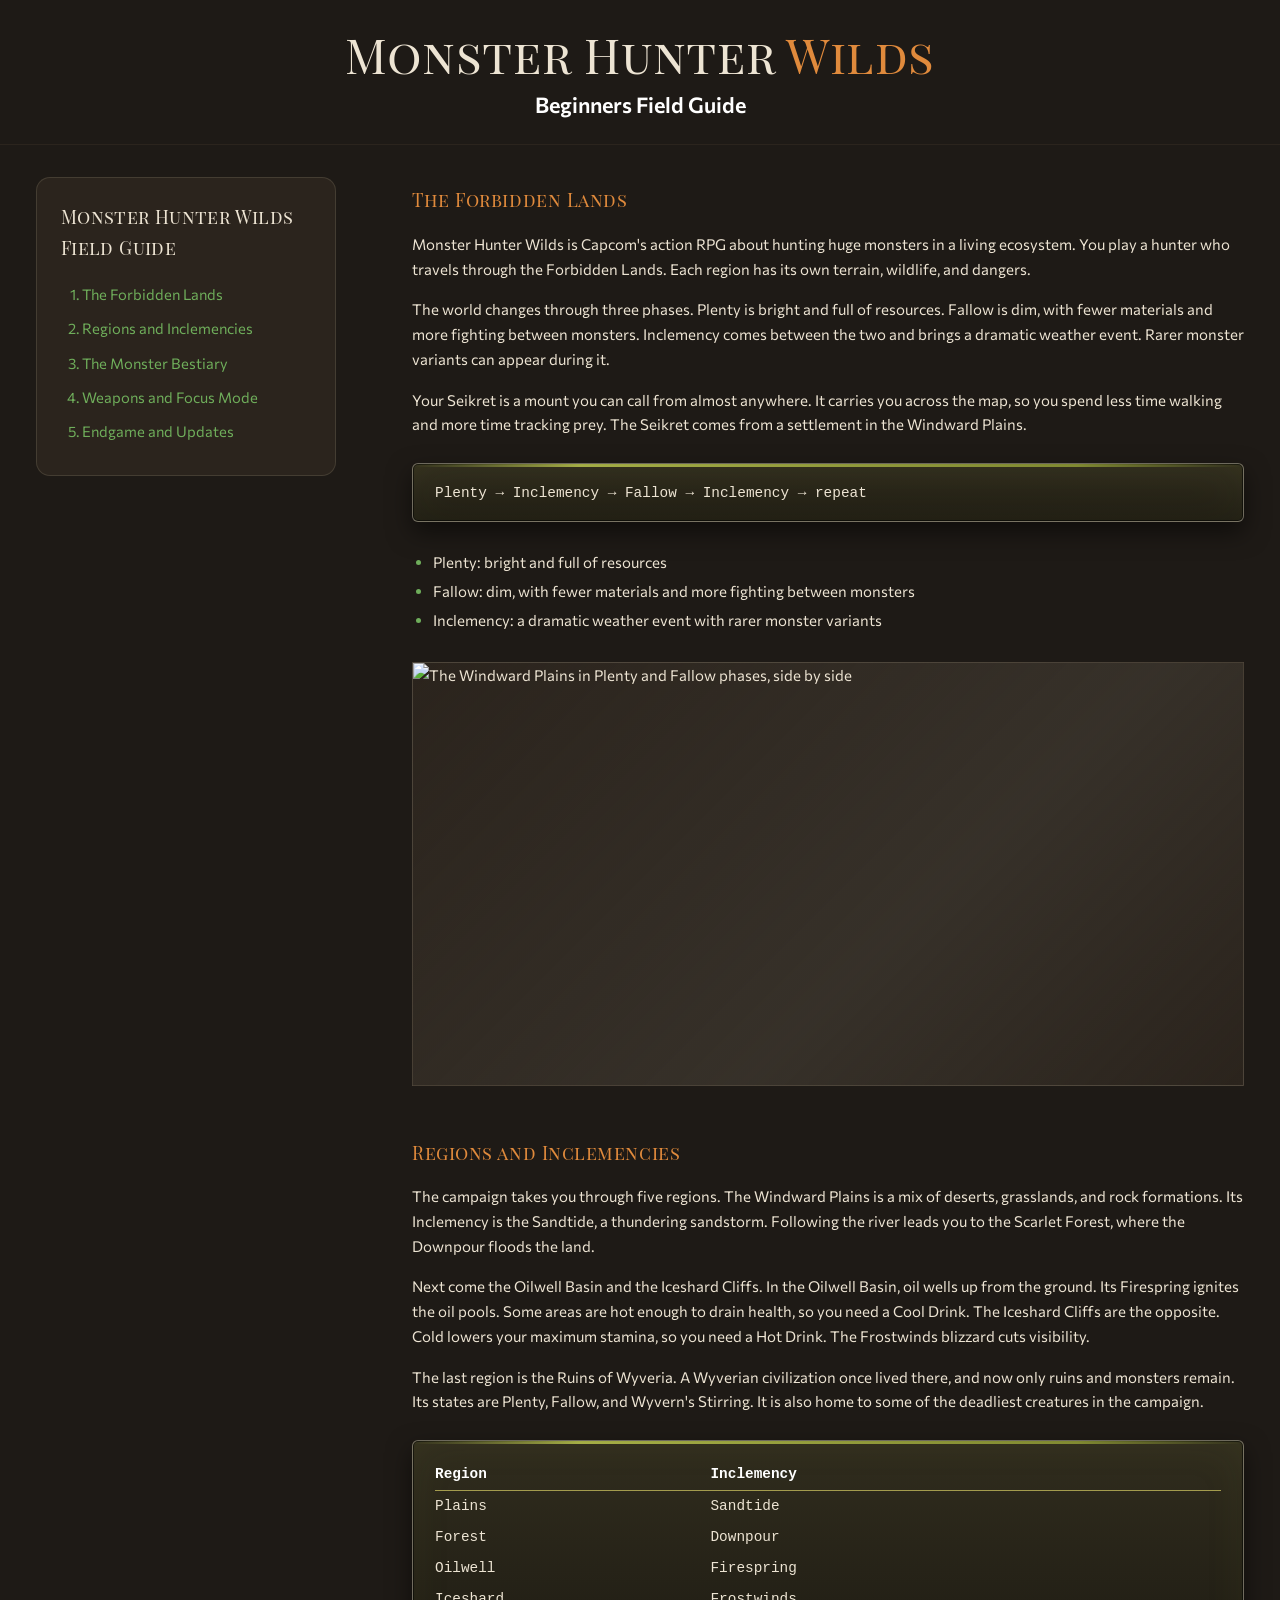
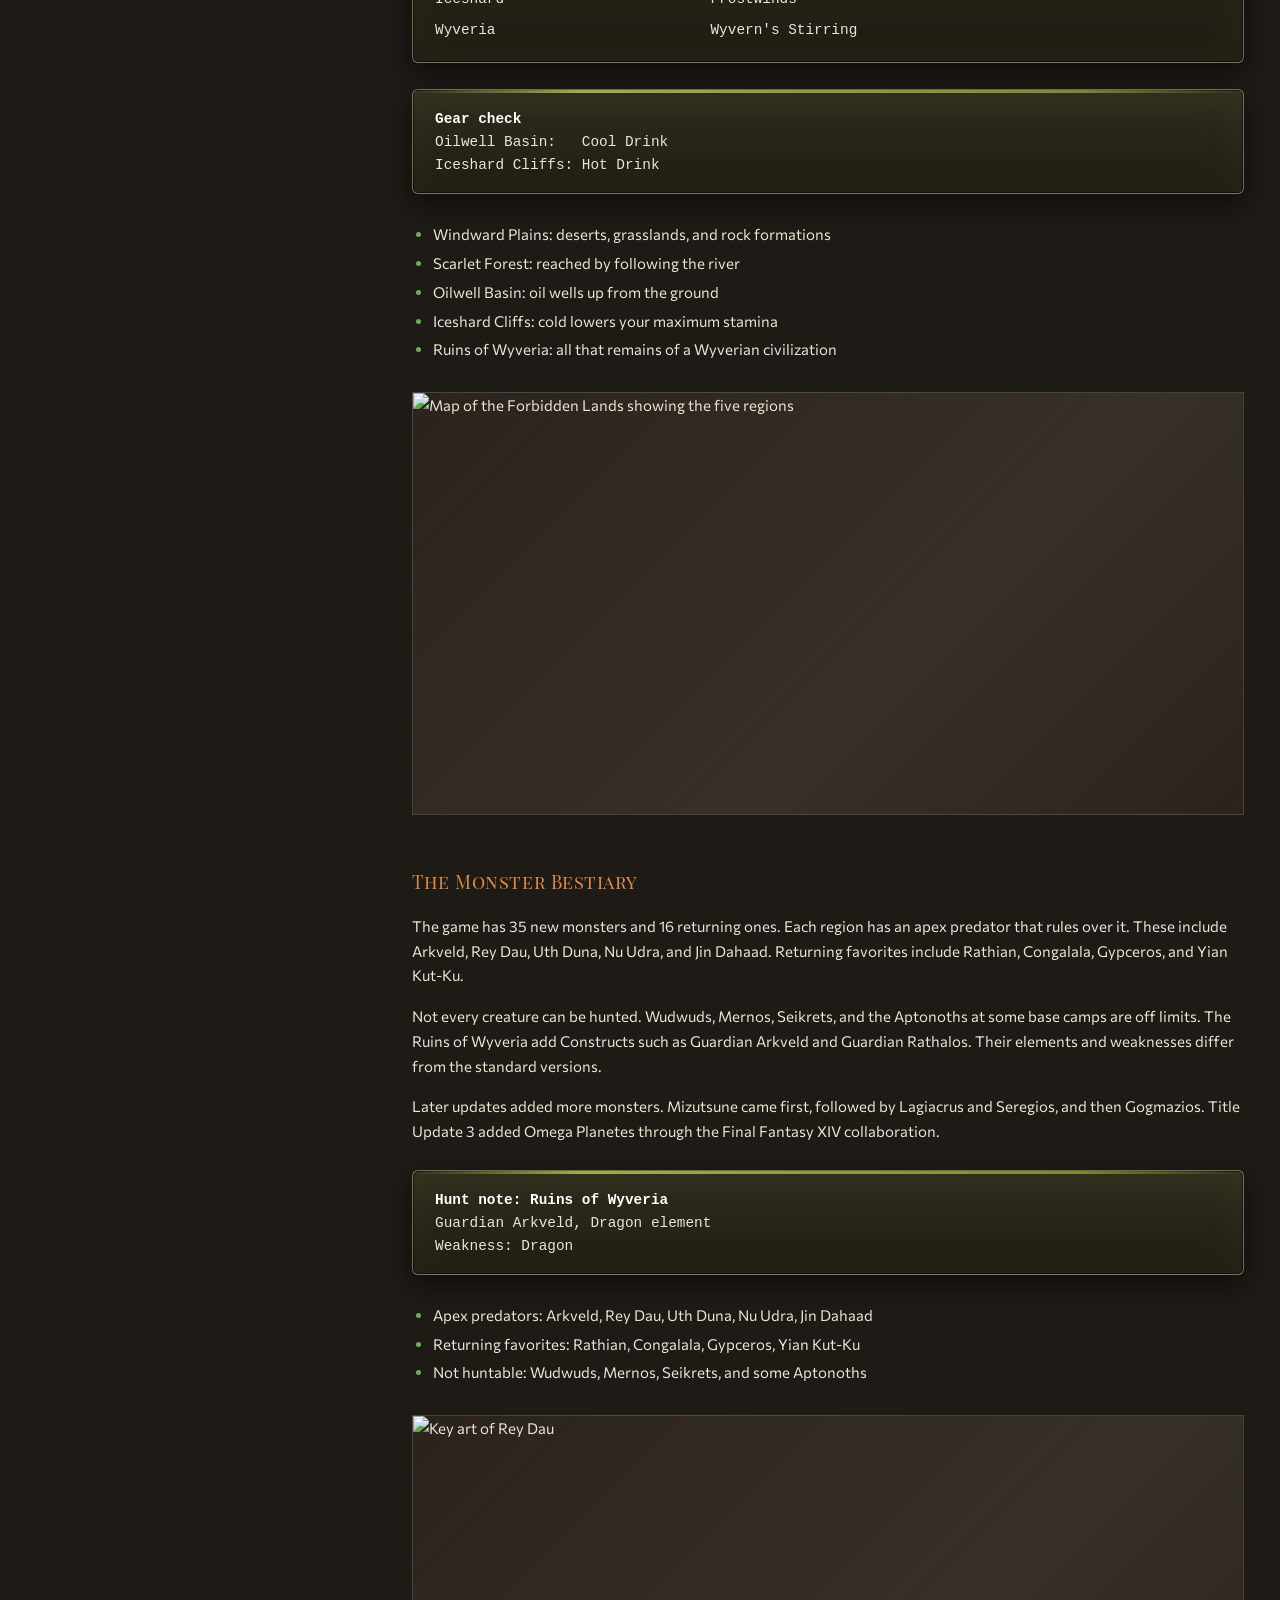
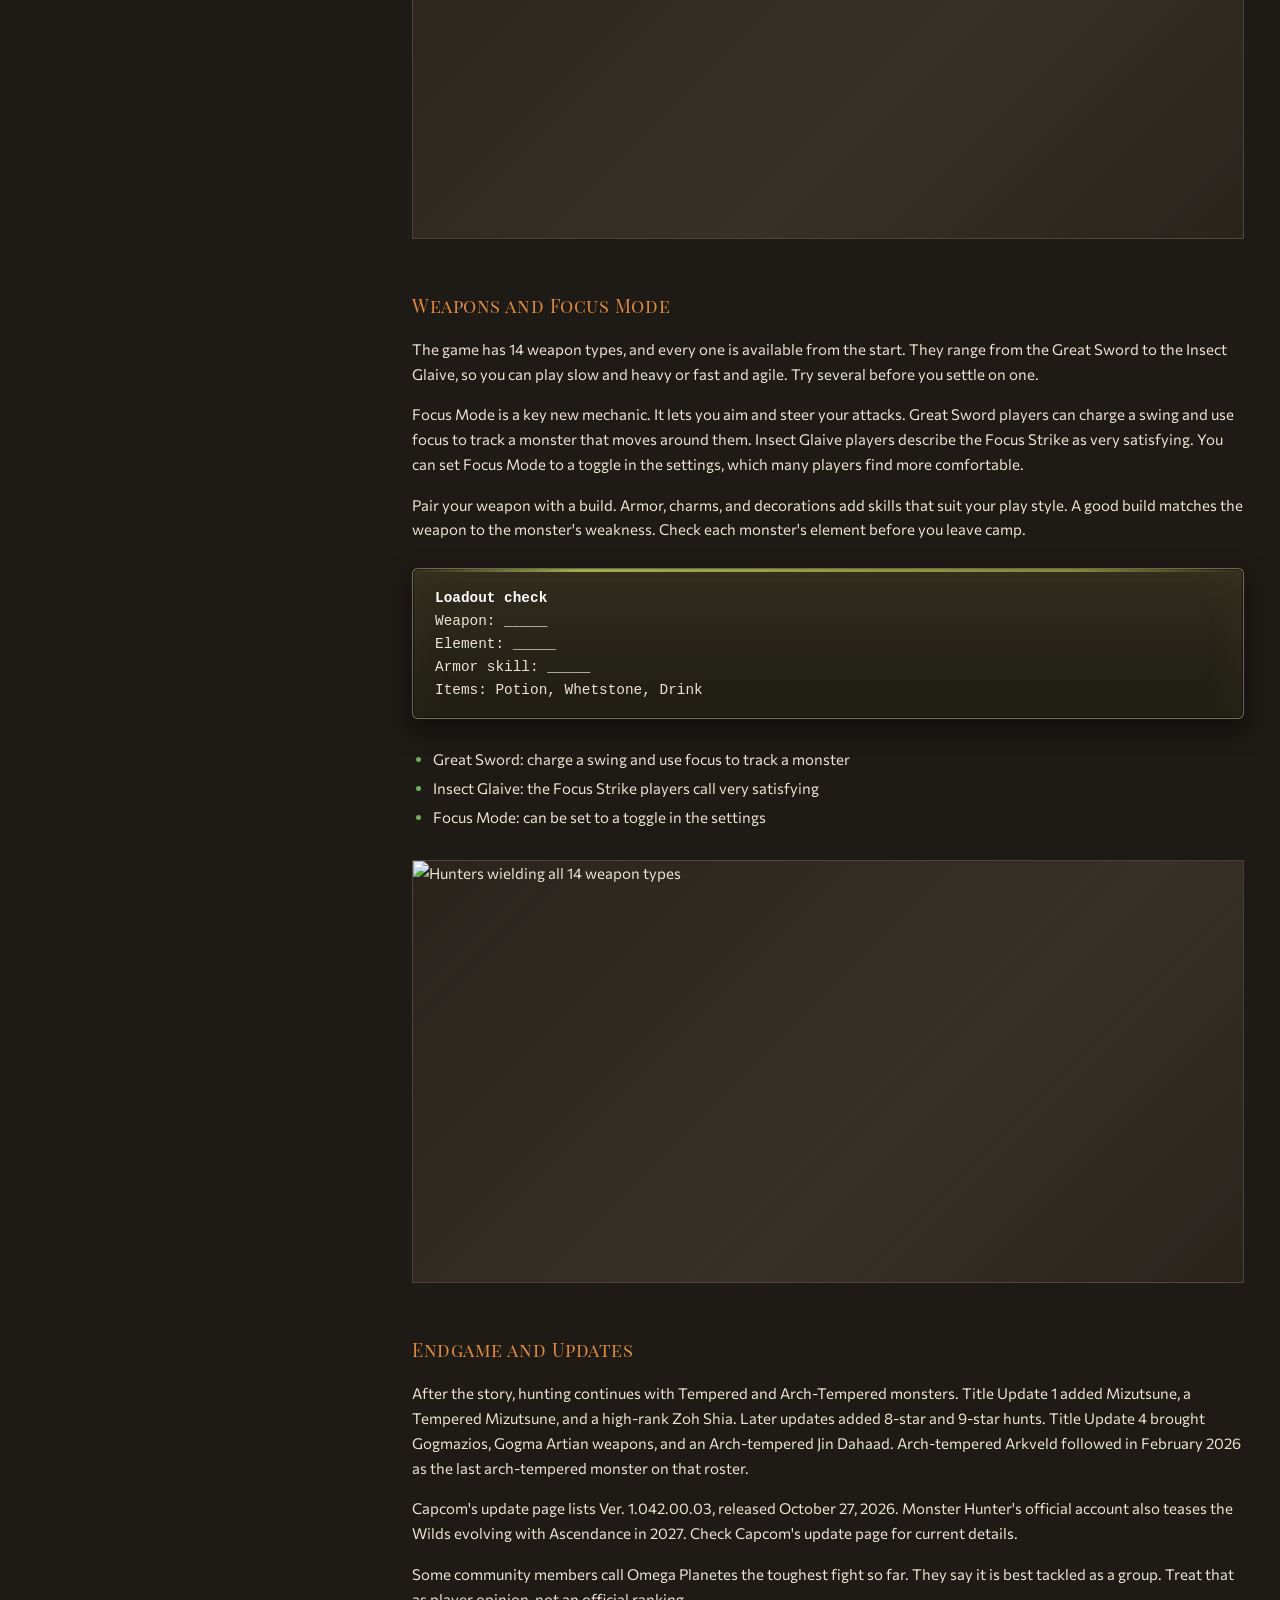
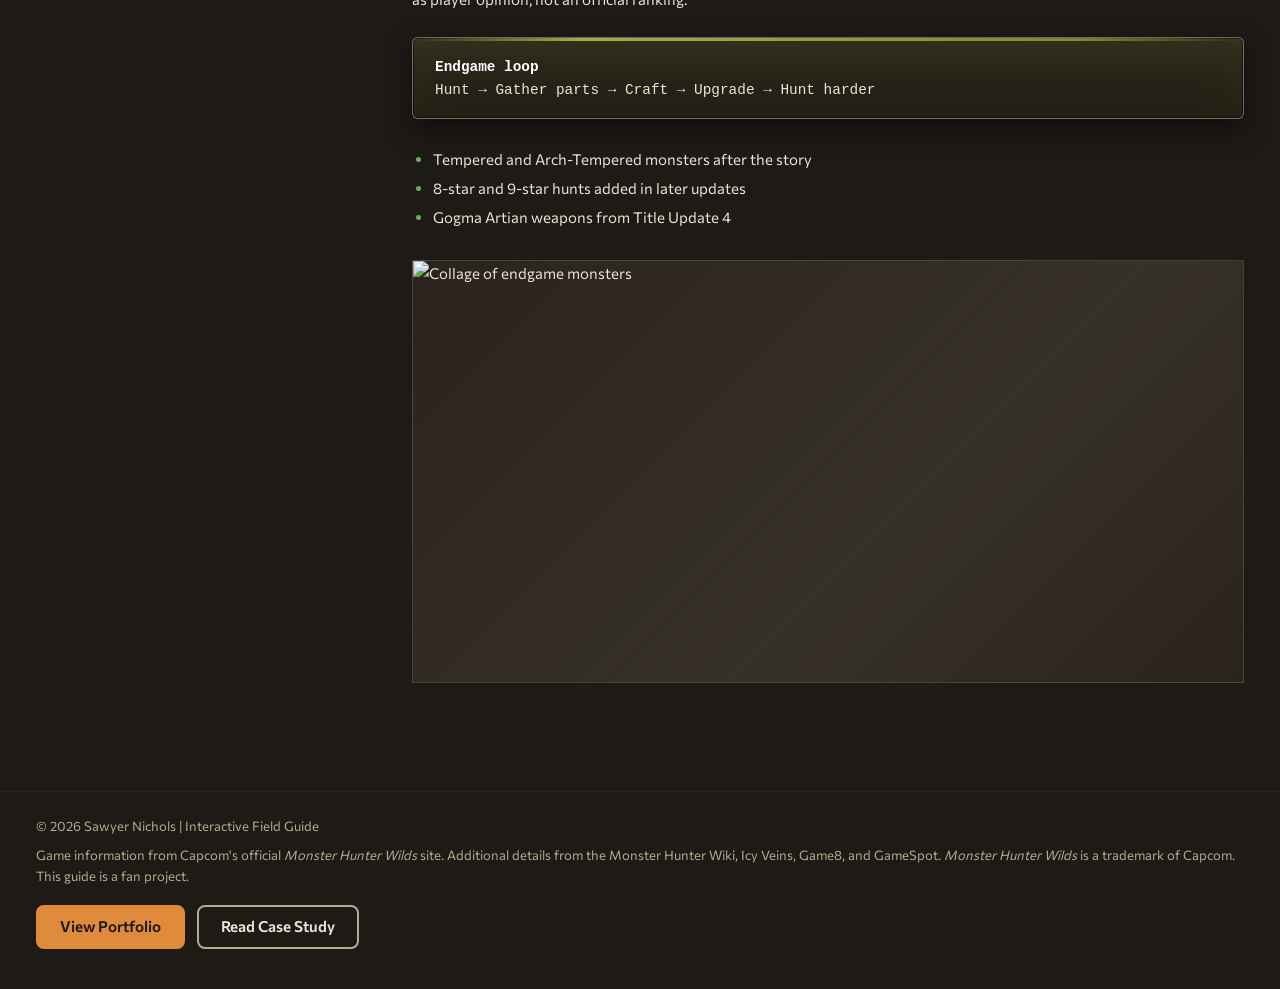
==== projects/field-guide/index.html @ 84814af7 "Add initial HTML structure and CSS for Monster Hunter Wilds Beginners Field Guide - Created case-stu" ====
<!doctype html>
<html lang="en">
  <head>
    <meta charset="UTF-8" />
    <meta name="viewport" content="width=device-width, initial-scale=1" />
    <title>Monster Hunter Wilds: Beginners Field Guide</title>
    <link rel="preconnect" href="https://fonts.googleapis.com" />
    <link rel="preconnect" href="https://fonts.gstatic.com" crossorigin />
    <link
      href="https://fonts.googleapis.com/css2?family=Commissioner:wght@300..800&family=Playfair+Display+SC:wght@400;700&display=swap"
      rel="stylesheet"
    />
    <link rel="stylesheet" href="style.css" />
  </head>
  <body>
    <header class="site-header">
      <button
        class="menu-toggle"
        type="button"
        aria-label="Open section menu"
        aria-expanded="false"
        aria-controls="navbar"
      >
        <span class="menu-toggle-bar"></span>
        <span class="menu-toggle-bar"></span>
        <span class="menu-toggle-bar"></span>
      </button>
      <h1 class="site-title">
        Monster Hunter
        <span class="accent">Wilds</span>
      </h1>
      <p class="site-subtitle">Beginners Field Guide</p>
    </header>

    <div class="layout">
      <nav class="sidebar" id="navbar" aria-label="Guide navigation">
        <header>
          <h2 class="sidebar-heading">
            <span class="heading-desktop">
              Monster Hunter Wilds Field Guide
            </span>
            <span class="heading-mobile">Section Links</span>
          </h2>
        </header>
        <ol class="sidebar-links">
          <li>
            <a class="nav-link" href="#The_Forbidden_Lands">
              The Forbidden Lands
            </a>
          </li>
          <li>
            <a class="nav-link" href="#Regions_and_Inclemencies">
              Regions and Inclemencies
            </a>
          </li>
          <li>
            <a class="nav-link" href="#The_Monster_Bestiary">
              The Monster Bestiary
            </a>
          </li>
          <li>
            <a class="nav-link" href="#Weapons_and_Focus_Mode">
              Weapons and Focus Mode
            </a>
          </li>
          <li>
            <a class="nav-link" href="#Endgame_and_Updates">
              Endgame and Updates
            </a>
          </li>
        </ol>
      </nav>

      <main id="main-doc" class="content">
        <!-- Section 1 -->
        <section id="The_Forbidden_Lands" class="main-section">
          <header>
            <h2 class="section-heading">The Forbidden Lands</h2>
          </header>
          <p>
            Monster Hunter Wilds is Capcom's action RPG about hunting huge
            monsters in a living ecosystem. You play a hunter who travels
            through the Forbidden Lands. Each region has its own terrain,
            wildlife, and dangers.
          </p>
          <p>
            The world changes through three phases. Plenty is bright and full of
            resources. Fallow is dim, with fewer materials and more fighting
            between monsters. Inclemency comes between the two and brings a
            dramatic weather event. Rarer monster variants can appear during it.
          </p>
          <p>
            Your Seikret is a mount you can call from almost anywhere. It
            carries you across the map, so you spend less time walking and more
            time tracking prey. The Seikret comes from a settlement in the
            Windward Plains.
          </p>

          <pre
            class="highlight"
          ><code>Plenty → Inclemency → Fallow → Inclemency → repeat</code></pre>

          <ul>
            <li>Plenty: bright and full of resources</li>
            <li>
              Fallow: dim, with fewer materials and more fighting between
              monsters
            </li>
            <li>
              Inclemency: a dramatic weather event with rarer monster variants
            </li>
          </ul>

          <figure class="figure">
            <img
              src="/assets/node-8.png"
              width="853"
              height="434"
              alt="The Windward Plains in Plenty and Fallow phases, side by side"
            />
          </figure>

          <div class="placed-image">
            <img src="/assets/bg-image-3.png" alt="" />
          </div>
        </section>

        <!-- Section 2 -->
        <section id="Regions_and_Inclemencies" class="main-section">
          <header>
            <h2 class="section-heading">Regions and Inclemencies</h2>
          </header>
          <p>
            The campaign takes you through five regions. The Windward Plains is
            a mix of deserts, grasslands, and rock formations. Its Inclemency is
            the Sandtide, a thundering sandstorm. Following the river leads you
            to the Scarlet Forest, where the Downpour floods the land.
          </p>
          <p>
            Next come the Oilwell Basin and the Iceshard Cliffs. In the Oilwell
            Basin, oil wells up from the ground. Its Firespring ignites the oil
            pools. Some areas are hot enough to drain health, so you need a Cool
            Drink. The Iceshard Cliffs are the opposite. Cold lowers your
            maximum stamina, so you need a Hot Drink. The Frostwinds blizzard
            cuts visibility.
          </p>
          <p>
            The last region is the Ruins of Wyveria. A Wyverian civilization
            once lived there, and now only ruins and monsters remain. Its states
            are Plenty, Fallow, and Wyvern's Stirring. It is also home to some
            of the deadliest creatures in the campaign.
          </p>

          <div class="highlight">
            <table class="region-table">
              <thead>
                <tr>
                  <th scope="col">Region</th>
                  <th scope="col">Inclemency</th>
                </tr>
              </thead>
              <tbody>
                <tr>
                  <td>Plains</td>
                  <td>Sandtide</td>
                </tr>
                <tr>
                  <td>Forest</td>
                  <td>Downpour</td>
                </tr>
                <tr>
                  <td>Oilwell</td>
                  <td>Firespring</td>
                </tr>
                <tr>
                  <td>Iceshard</td>
                  <td>Frostwinds</td>
                </tr>
                <tr>
                  <td>Wyveria</td>
                  <td>Wyvern's Stirring</td>
                </tr>
              </tbody>
            </table>
          </div>

          <pre class="highlight"><code><strong>Gear check</strong>
Oilwell Basin:   Cool Drink
Iceshard Cliffs: Hot Drink</code></pre>

          <ul>
            <li>Windward Plains: deserts, grasslands, and rock formations</li>
            <li>Scarlet Forest: reached by following the river</li>
            <li>Oilwell Basin: oil wells up from the ground</li>
            <li>Iceshard Cliffs: cold lowers your maximum stamina</li>
            <li>
              Ruins of Wyveria: all that remains of a Wyverian civilization
            </li>
          </ul>

          <figure class="figure">
            <img
              src="/assets/regions-image-9.png"
              width="853"
              height="434"
              alt="Map of the Forbidden Lands showing the five regions"
            />
          </figure>

          <div class="placed-image">
            <img src="/assets/bg-image-3.png" alt="" />
          </div>
        </section>

        <!-- Section 3 -->
        <section id="The_Monster_Bestiary" class="main-section">
          <header>
            <h2 class="section-heading">The Monster Bestiary</h2>
          </header>
          <p>
            The game has 35 new monsters and 16 returning ones. Each region has
            an apex predator that rules over it. These include Arkveld, Rey Dau,
            Uth Duna, Nu Udra, and Jin Dahaad. Returning favorites include
            Rathian, Congalala, Gypceros, and Yian Kut-Ku.
          </p>
          <p>
            Not every creature can be hunted. Wudwuds, Mernos, Seikrets, and the
            Aptonoths at some base camps are off limits. The Ruins of Wyveria
            add Constructs such as Guardian Arkveld and Guardian Rathalos. Their
            elements and weaknesses differ from the standard versions.
          </p>
          <p>
            Later updates added more monsters. Mizutsune came first, followed by
            Lagiacrus and Seregios, and then Gogmazios. Title Update 3 added
            Omega Planetes through the Final Fantasy XIV collaboration.
          </p>

          <pre
            class="highlight"
          ><code><strong>Hunt note: Ruins of Wyveria</strong>
Guardian Arkveld, Dragon element
Weakness: Dragon</code></pre>

          <ul>
            <li>
              Apex predators: Arkveld, Rey Dau, Uth Duna, Nu Udra, Jin Dahaad
            </li>
            <li>
              Returning favorites: Rathian, Congalala, Gypceros, Yian Kut-Ku
            </li>
            <li>Not huntable: Wudwuds, Mernos, Seikrets, and some Aptonoths</li>
          </ul>

          <figure class="figure">
            <img
              src="/assets/bestiary-image-10.png"
              width="853"
              height="434"
              alt="Key art of Rey Dau"
            />
          </figure>

          <div class="placed-image">
            <img src="/assets/bg-image-3.png" alt="" />
          </div>
        </section>

        <!-- Section 4 -->
        <section id="Weapons_and_Focus_Mode" class="main-section">
          <header>
            <h2 class="section-heading">Weapons and Focus Mode</h2>
          </header>
          <p>
            The game has 14 weapon types, and every one is available from the
            start. They range from the Great Sword to the Insect Glaive, so you
            can play slow and heavy or fast and agile. Try several before you
            settle on one.
          </p>
          <p>
            Focus Mode is a key new mechanic. It lets you aim and steer your
            attacks. Great Sword players can charge a swing and use focus to
            track a monster that moves around them. Insect Glaive players
            describe the Focus Strike as very satisfying. You can set Focus Mode
            to a toggle in the settings, which many players find more
            comfortable.
          </p>
          <p>
            Pair your weapon with a build. Armor, charms, and decorations add
            skills that suit your play style. A good build matches the weapon to
            the monster's weakness. Check each monster's element before you
            leave camp.
          </p>

          <pre class="highlight"><code><strong>Loadout check</strong>
Weapon: _____
Element: _____
Armor skill: _____
Items: Potion, Whetstone, Drink</code></pre>

          <ul>
            <li>
              Great Sword: charge a swing and use focus to track a monster
            </li>
            <li>
              Insect Glaive: the Focus Strike players call very satisfying
            </li>
            <li>Focus Mode: can be set to a toggle in the settings</li>
          </ul>

          <figure class="figure">
            <img
              src="/assets/weapons-image-11.png"
              width="853"
              height="434"
              alt="Hunters wielding all 14 weapon types"
            />
          </figure>

          <div class="placed-image">
            <img src="/assets/bg-image-3.png" alt="" />
          </div>
        </section>

        <!-- Section 5 -->
        <section id="Endgame_and_Updates" class="main-section">
          <header>
            <h2 class="section-heading">Endgame and Updates</h2>
          </header>
          <p>
            After the story, hunting continues with Tempered and Arch-Tempered
            monsters. Title Update 1 added Mizutsune, a Tempered Mizutsune, and
            a high-rank Zoh Shia. Later updates added 8-star and 9-star hunts.
            Title Update 4 brought Gogmazios, Gogma Artian weapons, and an
            Arch-tempered Jin Dahaad. Arch-tempered Arkveld followed in February
            2026 as the last arch-tempered monster on that roster.
          </p>
          <p>
            Capcom's update page lists Ver. 1.042.00.03, released October 27,
            2026. Monster Hunter's official account also teases the Wilds
            evolving with Ascendance in 2027. Check Capcom's update page for
            current details.
          </p>
          <p>
            Some community members call Omega Planetes the toughest fight so
            far. They say it is best tackled as a group. Treat that as player
            opinion, not an official ranking.
          </p>

          <pre class="highlight"><code><strong>Endgame loop</strong>
Hunt → Gather parts → Craft → Upgrade → Hunt harder</code></pre>

          <ul>
            <li>Tempered and Arch-Tempered monsters after the story</li>
            <li>8-star and 9-star hunts added in later updates</li>
            <li>Gogma Artian weapons from Title Update 4</li>
          </ul>

          <figure class="figure">
            <img
              src="/assets/endgame-image-12.png"
              width="853"
              height="434"
              alt="Collage of endgame monsters"
            />
          </figure>

          <div class="placed-image">
            <img src="/assets/bg-image-3.png" alt="" />
          </div>
        </section>
      </main>
    </div>

    <footer class="site-footer">
      <p>© 2026 Sawyer Nichols | Interactive Field Guide</p>
      <p>
        Game information from Capcom's official
        <em>Monster Hunter Wilds</em>
        site. Additional details from the Monster Hunter Wiki, Icy Veins, Game8,
        and GameSpot.
        <em>Monster Hunter Wilds</em>
        is a trademark of Capcom. This guide is a fan project.
      </p>
      <div class="footer-buttons">
        <a
          class="button"
          href="https://settled-dawn-aardvark.codepen.app/"
          target="_blank"
          rel="noopener noreferrer"
        >
          View Portfolio
        </a>
        <a class="button button-outline" href="case-study.html">
          Read Case Study
        </a>
      </div>
    </footer>

    <script>
      (function () {
        var toggle = document.querySelector(".menu-toggle");
        var nav = document.getElementById("navbar");
        if (!toggle || !nav) return;

        function setOpen(open) {
          nav.classList.toggle("is-open", open);
          toggle.classList.toggle("is-open", open);
          toggle.setAttribute("aria-expanded", String(open));
          toggle.setAttribute(
            "aria-label",
            open ? "Close section menu" : "Open section menu"
          );
        }

        toggle.addEventListener("click", function () {
          setOpen(!nav.classList.contains("is-open"));
        });

        nav.addEventListener("click", function (e) {
          if (e.target.closest("a")) setOpen(false);
        });

        document.addEventListener("click", function (e) {
          if (!nav.contains(e.target) && !toggle.contains(e.target)) {
            setOpen(false);
          }
        });
        document.addEventListener("keydown", function (e) {
          if (e.key === "Escape" && nav.classList.contains("is-open")) {
            setOpen(false);
            toggle.focus();
          }
        });

        window
          .matchMedia("(min-width: 641px)")
          .addEventListener("change", function (e) {
            if (e.matches) setOpen(false);
          });
      })();
    </script>
  </body>
</html>
---- projects/field-guide/style.css ----
/* MONSTER HUNTER WILDS: BEGINNERS FIELD GUIDE
   style.css (linked from index.html and case-study.html)

   DESIGN NOTES (from the Figma file)

   FONTS
   - Playfair Display SC, weight 400: the title, the sidebar
     heading and the section headings
   - Commissioner, weight 400: body text
   - Commissioner, weight 600: the subtitle and the buttons
   - System monospace, weights 400 and 700: code blocks and the
     region table (700 for the title line and the table header)

   TYPE SCALE (1rem = 16px)
   - Title: 48px, 40px at 1200px wide and narrower, 32px at 800px
     and narrower, 26px at 640px and narrower
   - Section headings: 18px (24px at 375px wide)
   - Body: 15px
   - Also: subtitle 22px, code 14px, footer 13px

   COLORS (every hex code is written once, in :root)
   --cream      #ede4d3  body text and headings
   --green      #6fae5b  links and list markers
   --orange     #e08a3c  accent: section headings, primary button
   --tan        #b8a98f  footer text
   --white      #ffffff  subtitle, code block titles
   --bg         #1e1a16  page background
   --panel      #2b241d  sidebar and figure background
   --mhw-olive       #8f9a35  highlight panel glow
   --mhw-olive-glow  #b9c44d  highlight panel glow, bright end

   SPACING
   - Inside a section: 8px top and bottom
   - Between sections: 36px
   - Page container: 32px top, 36px sides (16px sides at 375px)
   - Sidebar and content: 76px apart, then 56px (1200px and
     narrower), 40px (1000px) and 24px (800px)
   - Highlight panels: 18px top, 22px sides

   PLACED IMAGES
   - All five sections have one (bg-image-3.png)
   - It sits in the top right corner of its section, 8px down and
     64px past the right edge, behind the text
   - Hidden at 640px wide and narrower */

:root {
  --cream: #ede4d3;
  --green: #6fae5b;
  --orange: #e08a3c;
  --tan: #b8a98f;
  --white: #ffffff;
  --bg: #1e1a16;
  --panel: #2b241d;

  --mhw-olive: #8f9a35;
  --mhw-olive-glow: #b9c44d;
  --mhw-line: rgba(196, 186, 92, 0.55);
  --mhw-edge: rgba(237, 228, 211, 0.38);

  --font-display: "Playfair Display SC", Georgia, serif;
  --font-body: "Commissioner", system-ui, -apple-system, "Segoe UI", sans-serif;
  --font-mono: ui-monospace, "SFMono-Regular", Menlo, Consolas, monospace;

  --sidebar-width: 300px;
  --content-width: 853px;
  --gap: 76px;
}

*,
*::before,
*::after {
  box-sizing: border-box;
}

body {
  margin: 0;
  background-color: var(--bg);
  color: var(--cream);
  font-family: var(--font-body);
  font-size: 15px;
  line-height: 1.65;
  -webkit-font-smoothing: antialiased;
  overflow-x: hidden;
}

body::before {
  content: "";
  position: fixed;
  inset: 0;
  z-index: -1;
  pointer-events: none;
}

.site-header {
  background: var(--bg);
  border-bottom: 1px solid var(--panel);
  text-align: center;
  padding: 28px 24px 22px;
  position: relative;
}

.menu-toggle {
  display: none;
}

.heading-mobile {
  display: none;
}

.site-title {
  margin: 0;
  font-family: var(--font-display);
  font-weight: 400;
  font-size: 3rem;
  line-height: 1.1;
  letter-spacing: 0.01em;
  color: var(--cream);
}

.site-title .accent {
  color: var(--orange);
}

.site-subtitle {
  margin: 6px 0 0;
  font-weight: 600;
  font-size: 1.35rem;
  color: var(--white);
}

.layout {
  display: flex;
  gap: var(--gap);
  justify-content: center;
  max-width: 1440px;
  margin: 0 auto;
  padding: 32px 36px 0;
}

.content {
  flex: 1;
  min-width: 0;
  max-width: var(--content-width);
}

.sidebar {
  flex-shrink: 0;
  width: var(--sidebar-width);
  position: sticky;
  top: 24px;
  align-self: flex-start;
  background: var(--panel);
  border: 1px solid rgba(184, 169, 143, 0.18);
  border-radius: 14px;
  padding: 24px 24px 26px;
}

.sidebar-heading {
  margin: 0 0 14px;
  font-family: var(--font-display);
  font-weight: 400;
  font-size: 1.15rem;
  letter-spacing: 0.02em;
  color: var(--cream);
}

.sidebar-links {
  margin: 0;
  padding: 0 0 0 1.4em;
  list-style: decimal;
  color: var(--green);
}

.sidebar-links li {
  padding: 5px 0;
  font-size: 0.92rem;
}

.sidebar-links li::marker {
  color: var(--green);
}

.nav-link {
  color: var(--green);
  text-decoration: none;
  transition: color 0.15s ease;
}

.nav-link:hover,
.nav-link:focus-visible {
  color: var(--cream);
  text-decoration: underline;
  text-underline-offset: 3px;
}

.main-section {
  position: relative;
  padding: 8px 0;
  margin-bottom: 36px;
  scroll-margin-top: 24px;
}

.section-heading {
  margin: 0 0 16px;
  font-family: var(--font-display);
  font-weight: 400;
  font-size: 1.15rem;
  letter-spacing: 0.03em;
  color: var(--orange);
}

.main-section p {
  margin: 0 0 16px;
}

.main-section ul {
  margin: 0 0 16px;
  padding-left: 1.4em;
}

.main-section li {
  padding: 2px 0;
}

.main-section li::marker {
  color: var(--green);
}

.highlight {
  position: relative;
  margin: 26px 0;
  padding: 18px 22px 16px;
  background: linear-gradient(
    180deg,
    rgba(50, 47, 31, 0.93),
    rgba(31, 29, 20, 0.93)
  );
  border: 1px solid var(--mhw-edge);
  border-radius: 6px;
  box-shadow:
    0 10px 24px rgba(0, 0, 0, 0.5),
    inset 0 0 0 1px rgba(0, 0, 0, 0.55),
    inset 0 0 44px rgba(143, 154, 53, 0.07);
  overflow: hidden;
}

.highlight::before {
  content: "";
  position: absolute;
  inset: 0 0 auto 0;
  height: 3px;
  background: linear-gradient(
    90deg,
    transparent,
    var(--mhw-olive-glow) 20%,
    var(--mhw-olive) 80%,
    transparent
  );
  opacity: 0.85;
  pointer-events: none;
}

pre.highlight {
  font-family: var(--font-mono);
  font-size: 0.9rem;
  line-height: 1.6;
  color: var(--cream);
  white-space: pre-wrap;
  overflow-wrap: anywhere;
}

.highlight code {
  font: inherit;
}

.highlight strong {
  font-weight: 700;
  color: var(--white);
}

.region-table {
  width: 100%;
  border-collapse: collapse;
  font-family: var(--font-mono);
  font-size: 0.9rem;
  line-height: 1.6;
  color: var(--cream);
}

.region-table th,
.region-table td {
  padding: 4px 22px 4px 0;
  text-align: left;
}

.region-table thead th {
  font-weight: 700;
  color: var(--white);
  border-bottom: 1px solid var(--mhw-line);
}

.figure {
  margin: 28px 0 0;
  width: 100%;
  max-width: 853px;
  aspect-ratio: 853 / 434;
  background: linear-gradient(
    135deg,
    var(--panel),
    rgba(184, 169, 143, 0.16) 60%,
    var(--panel)
  );
  border: 1px solid rgba(184, 169, 143, 0.2);
  overflow: hidden;
}

.figure img {
  display: block;
  width: 100%;
  height: 100%;
  object-fit: cover;
}

.placed-image {
  position: absolute;
  z-index: -1;
  top: 8px;
  right: -64px;
  width: 400px;
  opacity: 1;
  pointer-events: none;
}

.placed-image img {
  display: block;
  width: 100%;
  height: auto;
}

.site-footer {
  max-width: 1440px;
  margin: 64px auto 0;
  padding: 24px 36px 40px;
  border-top: 1px solid var(--panel);
  font-size: 0.82rem;
  line-height: 1.6;
  color: var(--tan);
}

.site-footer p {
  margin: 0 0 8px;
}

.footer-buttons {
  display: flex;
  gap: 12px;
  margin-top: 18px;
}

.button {
  display: inline-block;
  padding: 10px 22px;
  font-family: var(--font-body);
  font-weight: 600;
  font-size: 0.95rem;
  line-height: 1.3;
  text-align: center;
  text-decoration: none;
  color: var(--bg);
  background: var(--orange);
  border: 2px solid var(--orange);
  border-radius: 8px;
  transition:
    background-color 0.15s ease,
    border-color 0.15s ease,
    color 0.15s ease;
}

.button:hover,
.button:focus-visible {
  background: var(--cream);
  border-color: var(--cream);
}

.button:focus-visible {
  outline: 2px solid var(--green);
  outline-offset: 2px;
}

.button-outline {
  color: var(--cream);
  background: transparent;
  border-color: var(--tan);
}

.button-outline:hover,
.button-outline:focus-visible {
  color: var(--bg);
}

.case-study {
  max-width: var(--content-width);
  margin: 0 auto;
  padding: 32px 36px 0;
}

.back-link {
  margin: 0 0 24px;
}

@media (max-width: 1200px) {
  :root {
    --gap: 56px;
  }

  .site-title {
    font-size: 2.5rem;
  }

  .placed-image {
    width: 330px;
  }
}

@media (max-width: 1000px) {
  :root {
    --gap: 40px;
  }

  .placed-image {
    width: 280px;
  }
}

@media (max-width: 800px) {
  :root {
    --gap: 24px;
  }

  .site-title {
    font-size: 2rem;
  }

  .placed-image {
    width: 220px;
  }
}

@media (max-width: 640px) {
  .site-header {
    padding: 60px 12px 18px;
  }

  .menu-toggle {
    position: absolute;
    top: 8px;
    right: 12px;
    z-index: 30;
    display: flex;
    flex-direction: column;
    justify-content: center;
    align-items: center;
    gap: 6px;
    width: 44px;
    height: 44px;
    padding: 0;
    background: transparent;
    border: 0;
    border-radius: 8px;
    cursor: pointer;
    -webkit-tap-highlight-color: transparent;
  }

  .menu-toggle:focus-visible {
    outline: 2px solid var(--green);
    outline-offset: 2px;
  }

  .menu-toggle-bar {
    display: block;
    width: 28px;
    height: 3px;
    background: var(--white);
    border-radius: 2px;
    transition:
      transform 0.2s ease,
      opacity 0.2s ease;
  }

  .menu-toggle.is-open .menu-toggle-bar:nth-child(1) {
    transform: translateY(9px) rotate(45deg);
  }

  .menu-toggle.is-open .menu-toggle-bar:nth-child(2) {
    opacity: 0;
  }

  .menu-toggle.is-open .menu-toggle-bar:nth-child(3) {
    transform: translateY(-9px) rotate(-45deg);
  }

  .heading-desktop {
    display: none;
  }

  .heading-mobile {
    display: inline;
  }

  .site-title {
    font-size: 1.6rem;
    white-space: nowrap;
  }

  .site-subtitle {
    font-size: 1rem;
  }

  .layout {
    flex-direction: column;
    padding: 24px 16px 0;
  }

  .sidebar {
    position: absolute;
    top: 64px;
    right: 16px;
    z-index: 20;
    width: min(300px, calc(100vw - 32px));
    align-self: auto;
    padding: 18px 20px 12px;
    border-radius: 6px;
    box-shadow: 0 14px 30px rgba(0, 0, 0, 0.6);
    opacity: 0;
    visibility: hidden;
    transform: translateY(-8px);
    transition:
      opacity 0.18s ease,
      transform 0.18s ease,
      visibility 0s linear 0.18s;
  }

  .sidebar.is-open {
    opacity: 1;
    visibility: visible;
    transform: translateY(0);
    transition-delay: 0s;
  }

  .sidebar-heading {
    margin-bottom: 6px;
    font-size: 1.05rem;
    text-align: center;
  }

  .sidebar-links {
    padding: 0;
    list-style: none;
    counter-reset: nav;
    text-align: center;
  }

  .sidebar-links li {
    padding: 0;
    font-size: 0.95rem;
  }

  .nav-link {
    display: block;
    padding: 10px 0;
  }

  .nav-link::before {
    counter-increment: nav;
    content: counter(nav) ". ";
  }

  .main-section {
    margin-bottom: 28px;
    scroll-margin-top: 16px;
  }

  .section-heading {
    font-size: 1.5rem;
    line-height: 1.25;
  }

  .figure {
    margin-top: 22px;
  }

  .highlight {
    padding: 14px 14px 12px;
  }

  .region-table th,
  .region-table td {
    padding-right: 14px;
  }

  .case-study {
    padding: 24px 16px 0;
  }

  .site-footer {
    margin-top: 40px;
    padding: 24px 16px 32px;
  }

  .footer-buttons {
    flex-direction: column;
  }

  .placed-image {
    display: none;
  }
}

@media (max-width: 360px) {
  .site-title {
    font-size: 1.4rem;
  }
}
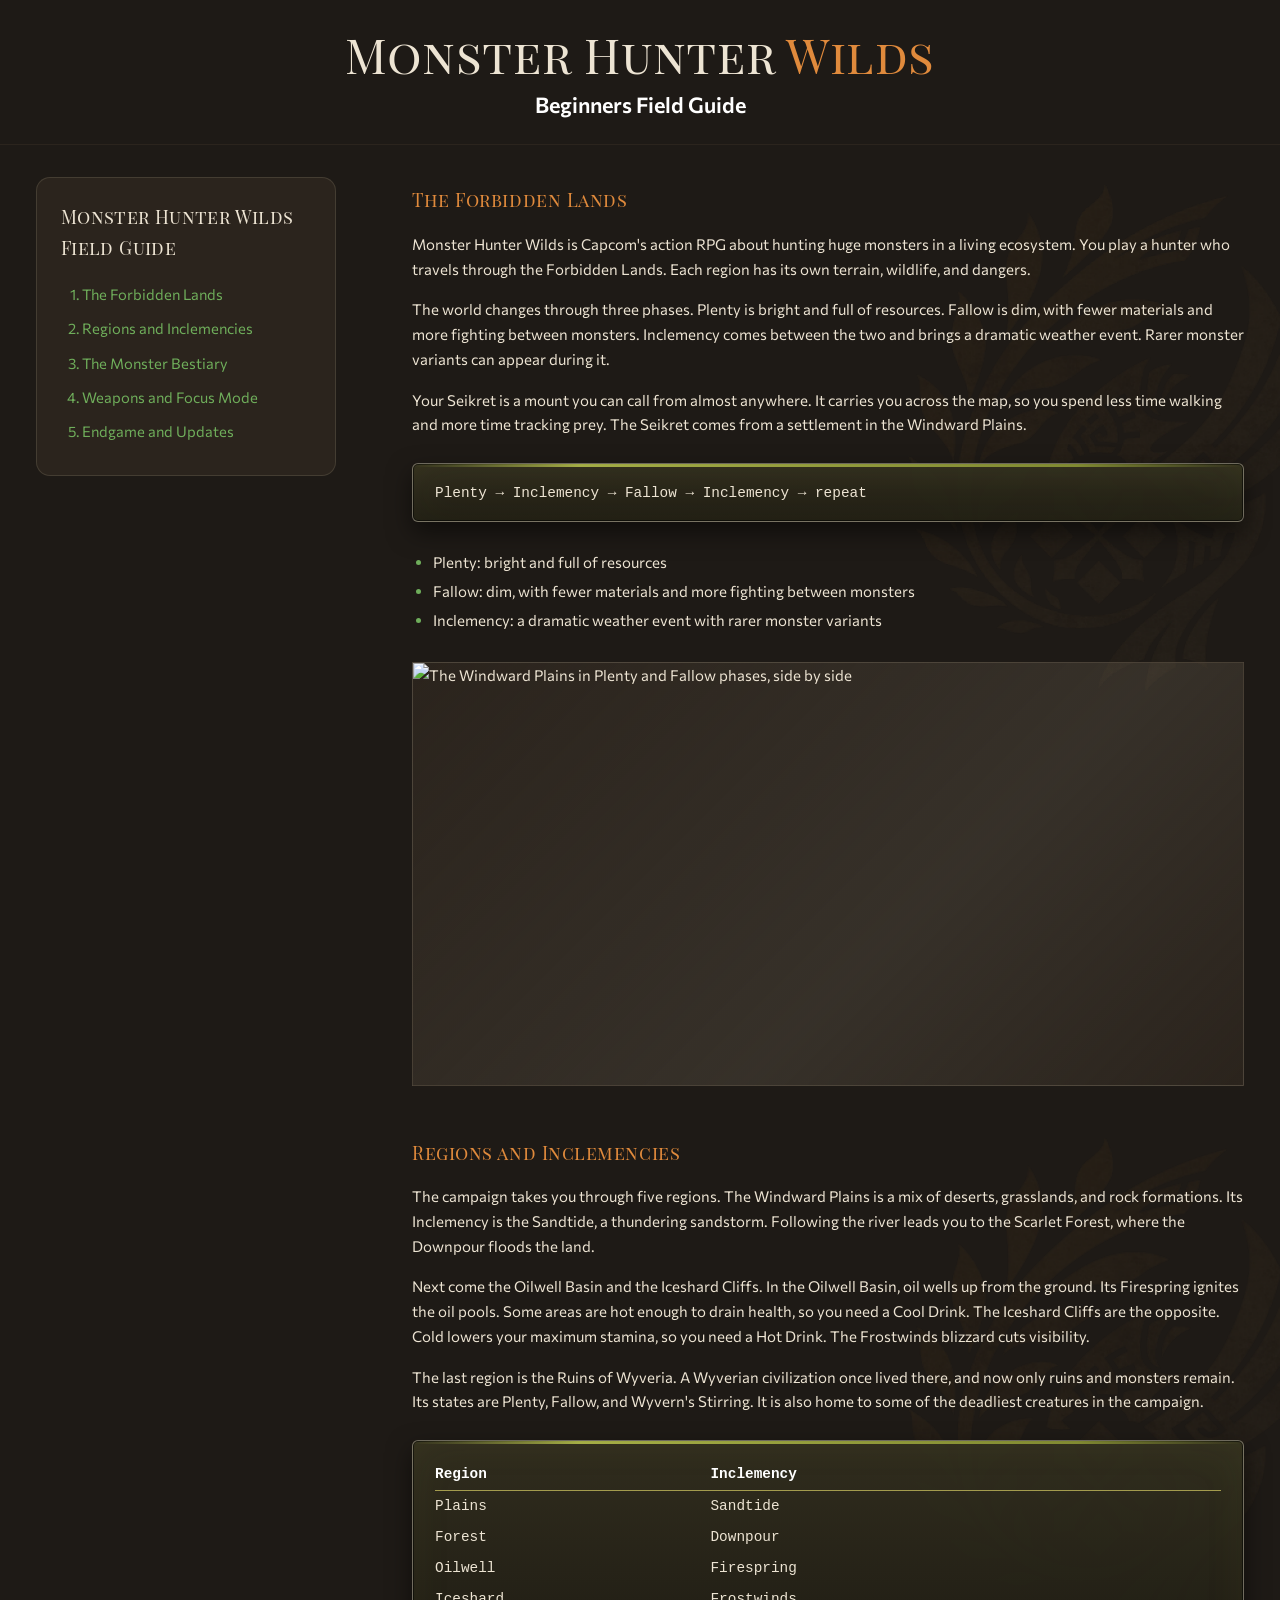
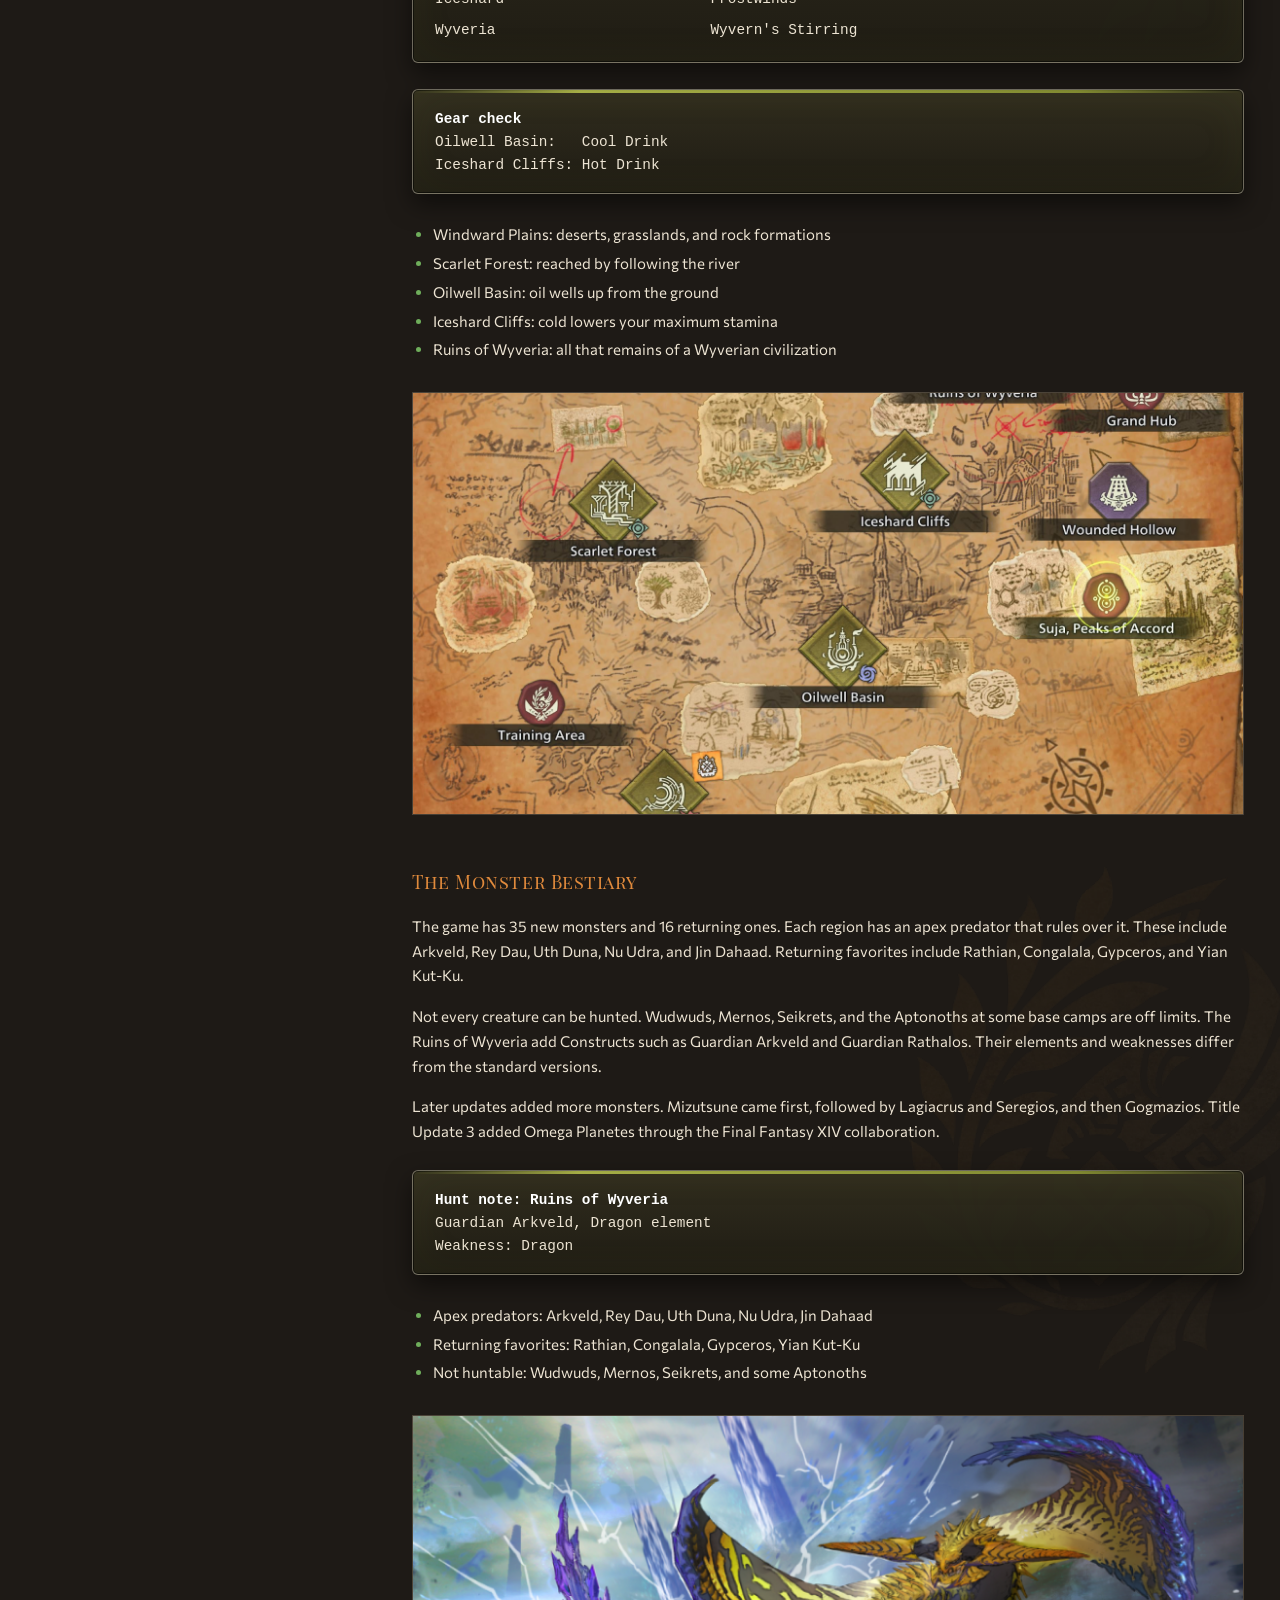
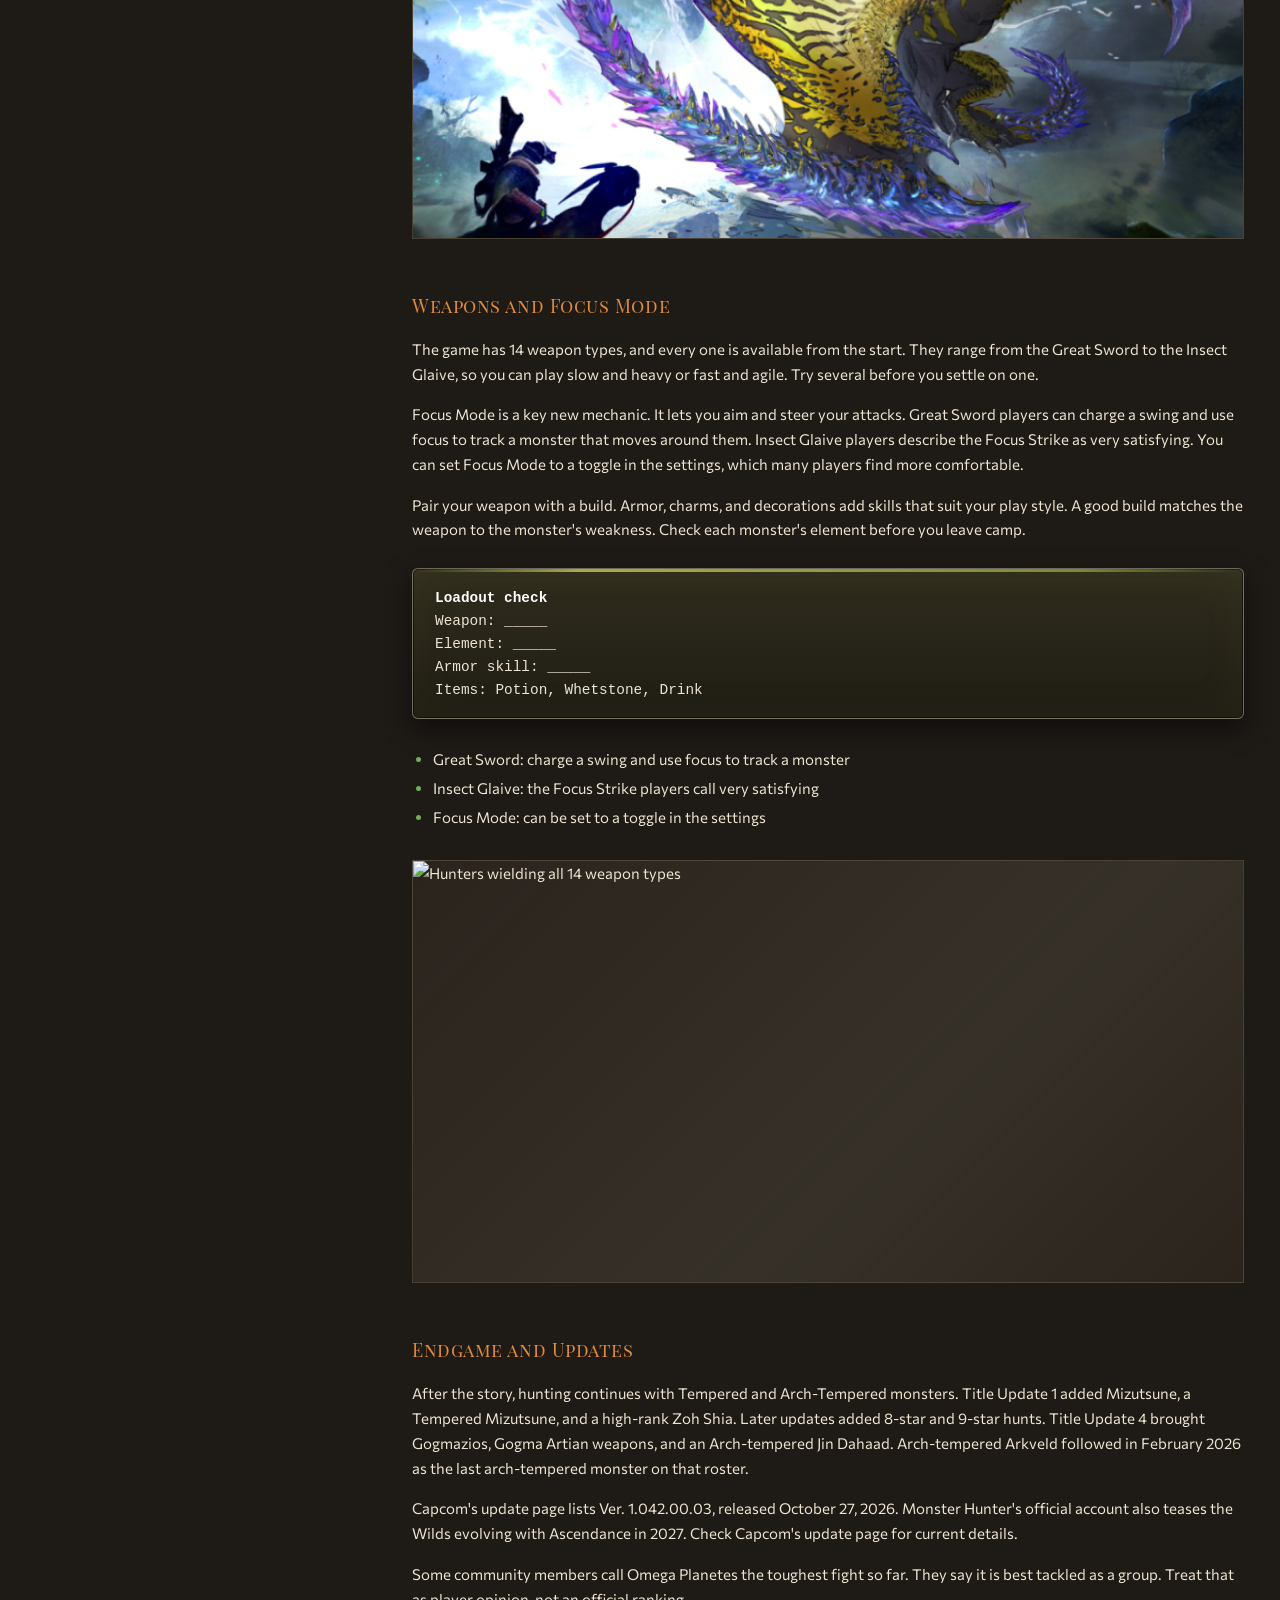
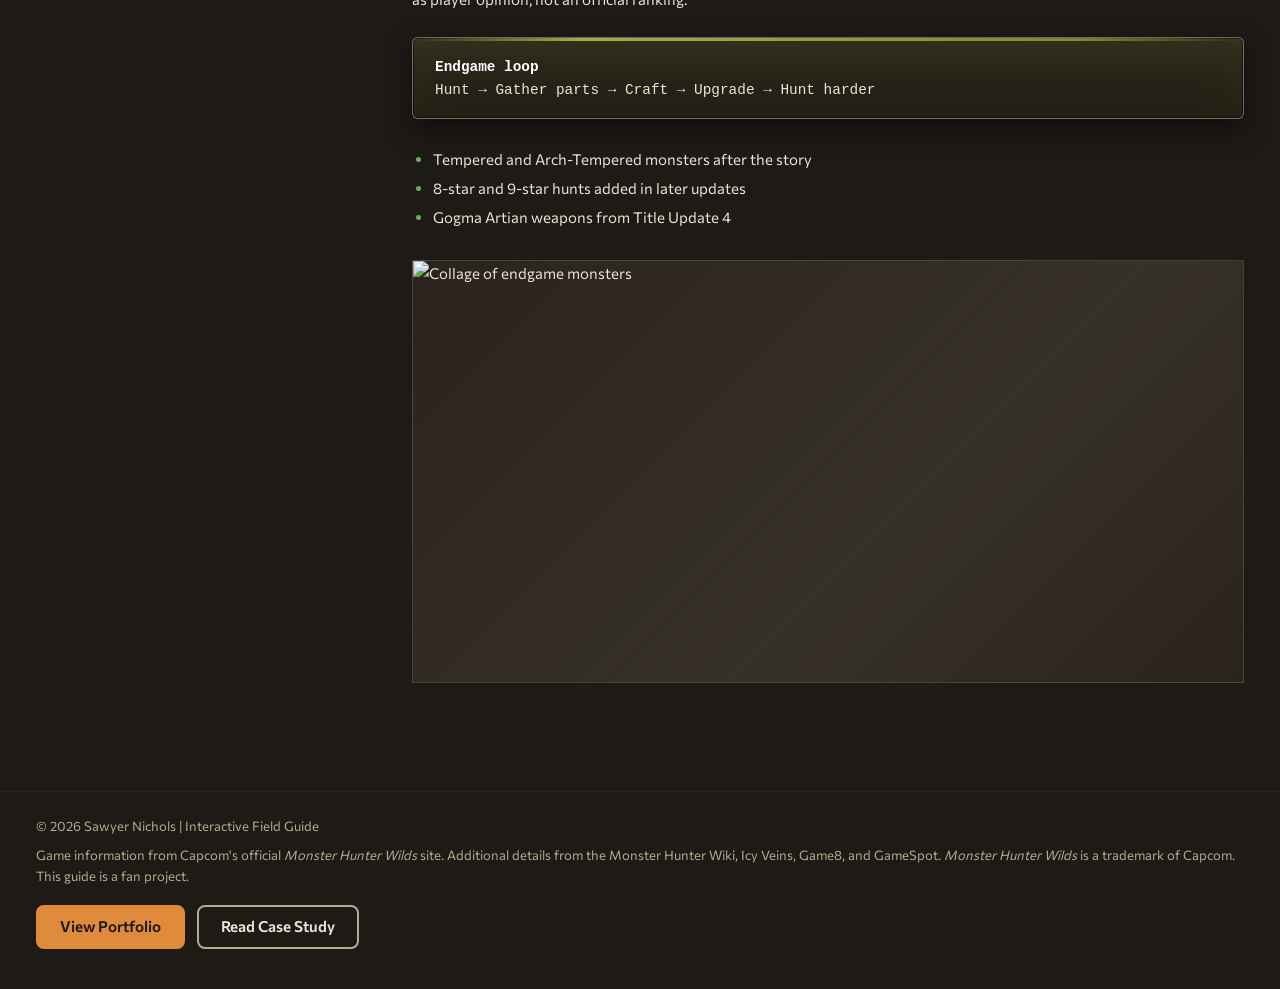
==== commit 0cf405a5: "Fix image paths in field guide for correct asset loading" ====
--- a/projects/field-guide/index.html
+++ b/projects/field-guide/index.html
@@ -121,7 +121,7 @@
           </figure>
 
           <div class="placed-image">
-            <img src="/assets/bg-image-3.png" alt="" />
+            <img src="./assets/bg-image-3.png" alt="" />
           </div>
         </section>
 
@@ -200,7 +200,7 @@
 
           <figure class="figure">
             <img
-              src="/assets/regions-image-9.png"
+              src="./assets/regions-image-9.png"
               width="853"
               height="434"
               alt="Map of the Forbidden Lands showing the five regions"
@@ -208,7 +208,7 @@
           </figure>
 
           <div class="placed-image">
-            <img src="/assets/bg-image-3.png" alt="" />
+            <img src="./assets/bg-image-3.png" alt="" />
           </div>
         </section>
 
@@ -253,7 +253,7 @@
 
           <figure class="figure">
             <img
-              src="/assets/bestiary-image-10.png"
+              src="./assets/bestiary-image-10.png"
               width="853"
               height="434"
               alt="Key art of Rey Dau"
@@ -261,7 +261,7 @@
           </figure>
 
           <div class="placed-image">
-            <img src="/assets/bg-image-3.png" alt="" />
+            <img src="./assets/bg-image-3.png" alt="" />
           </div>
         </section>
 
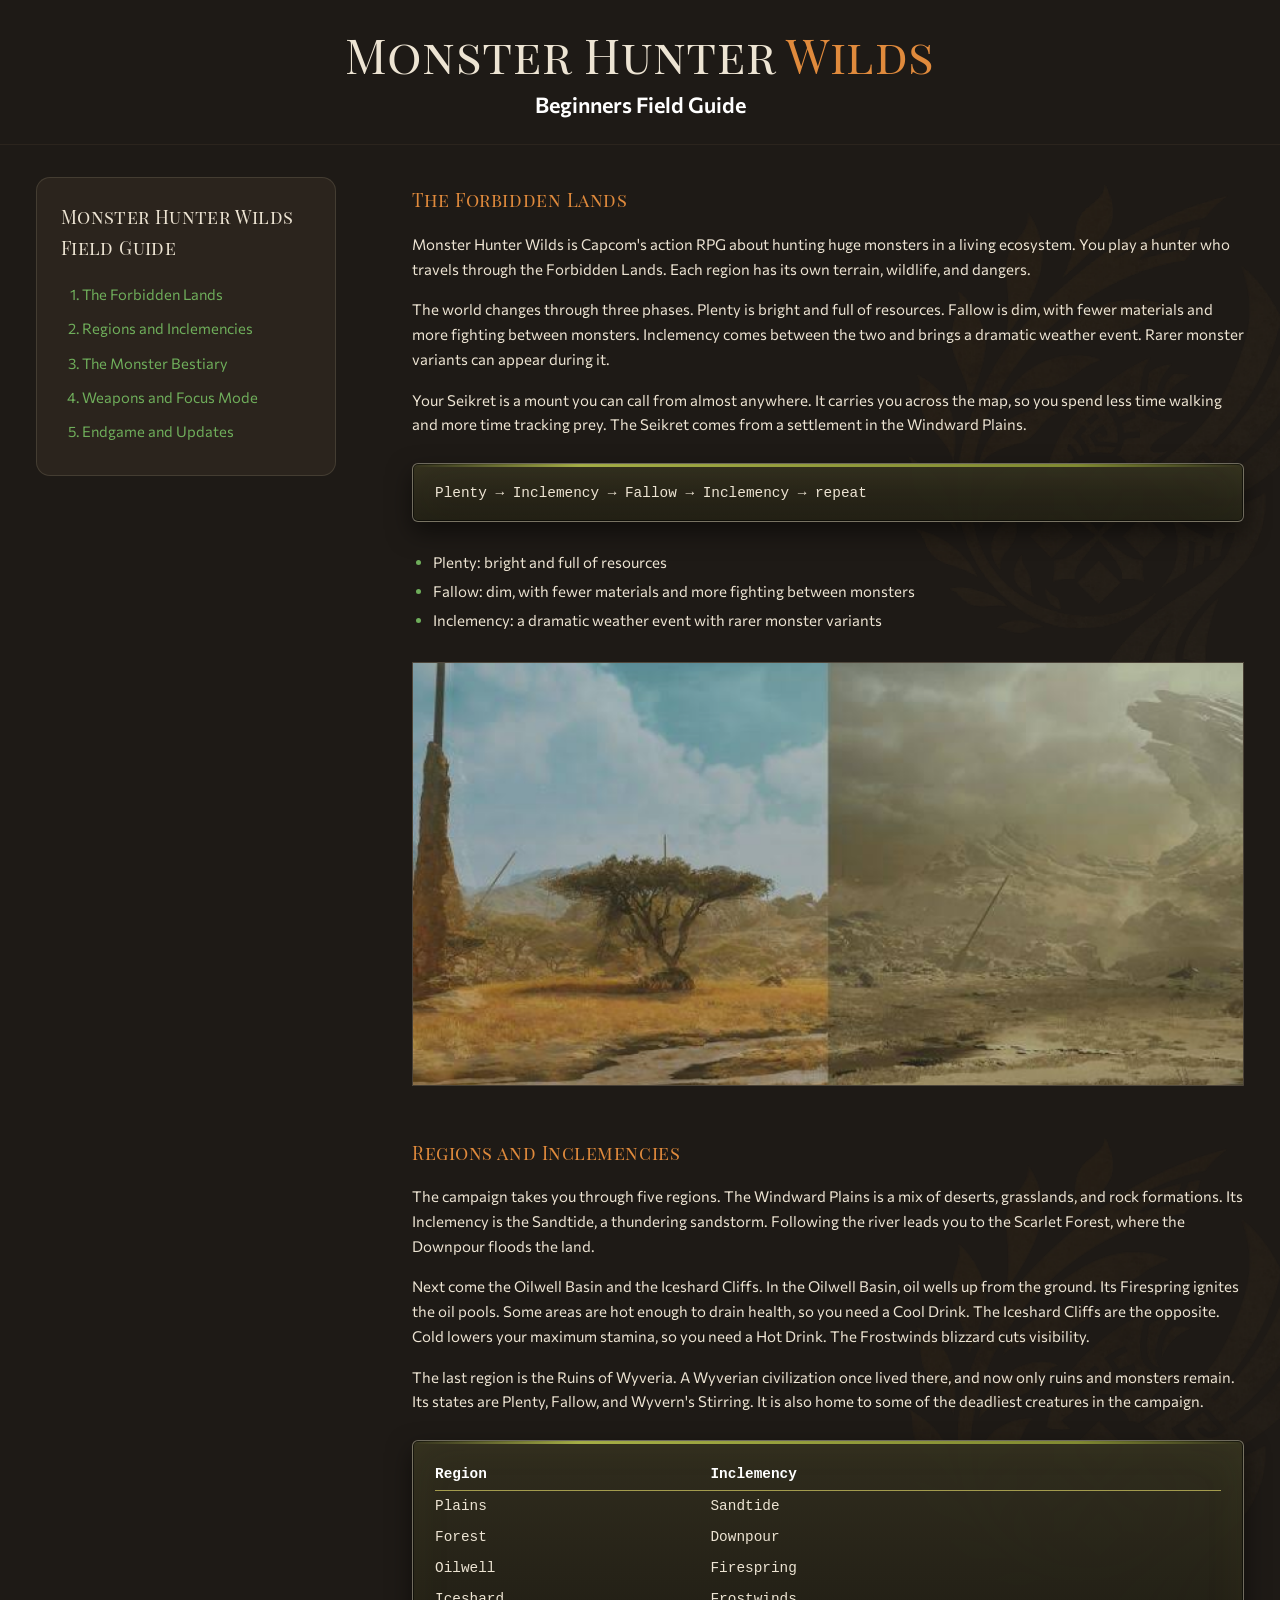
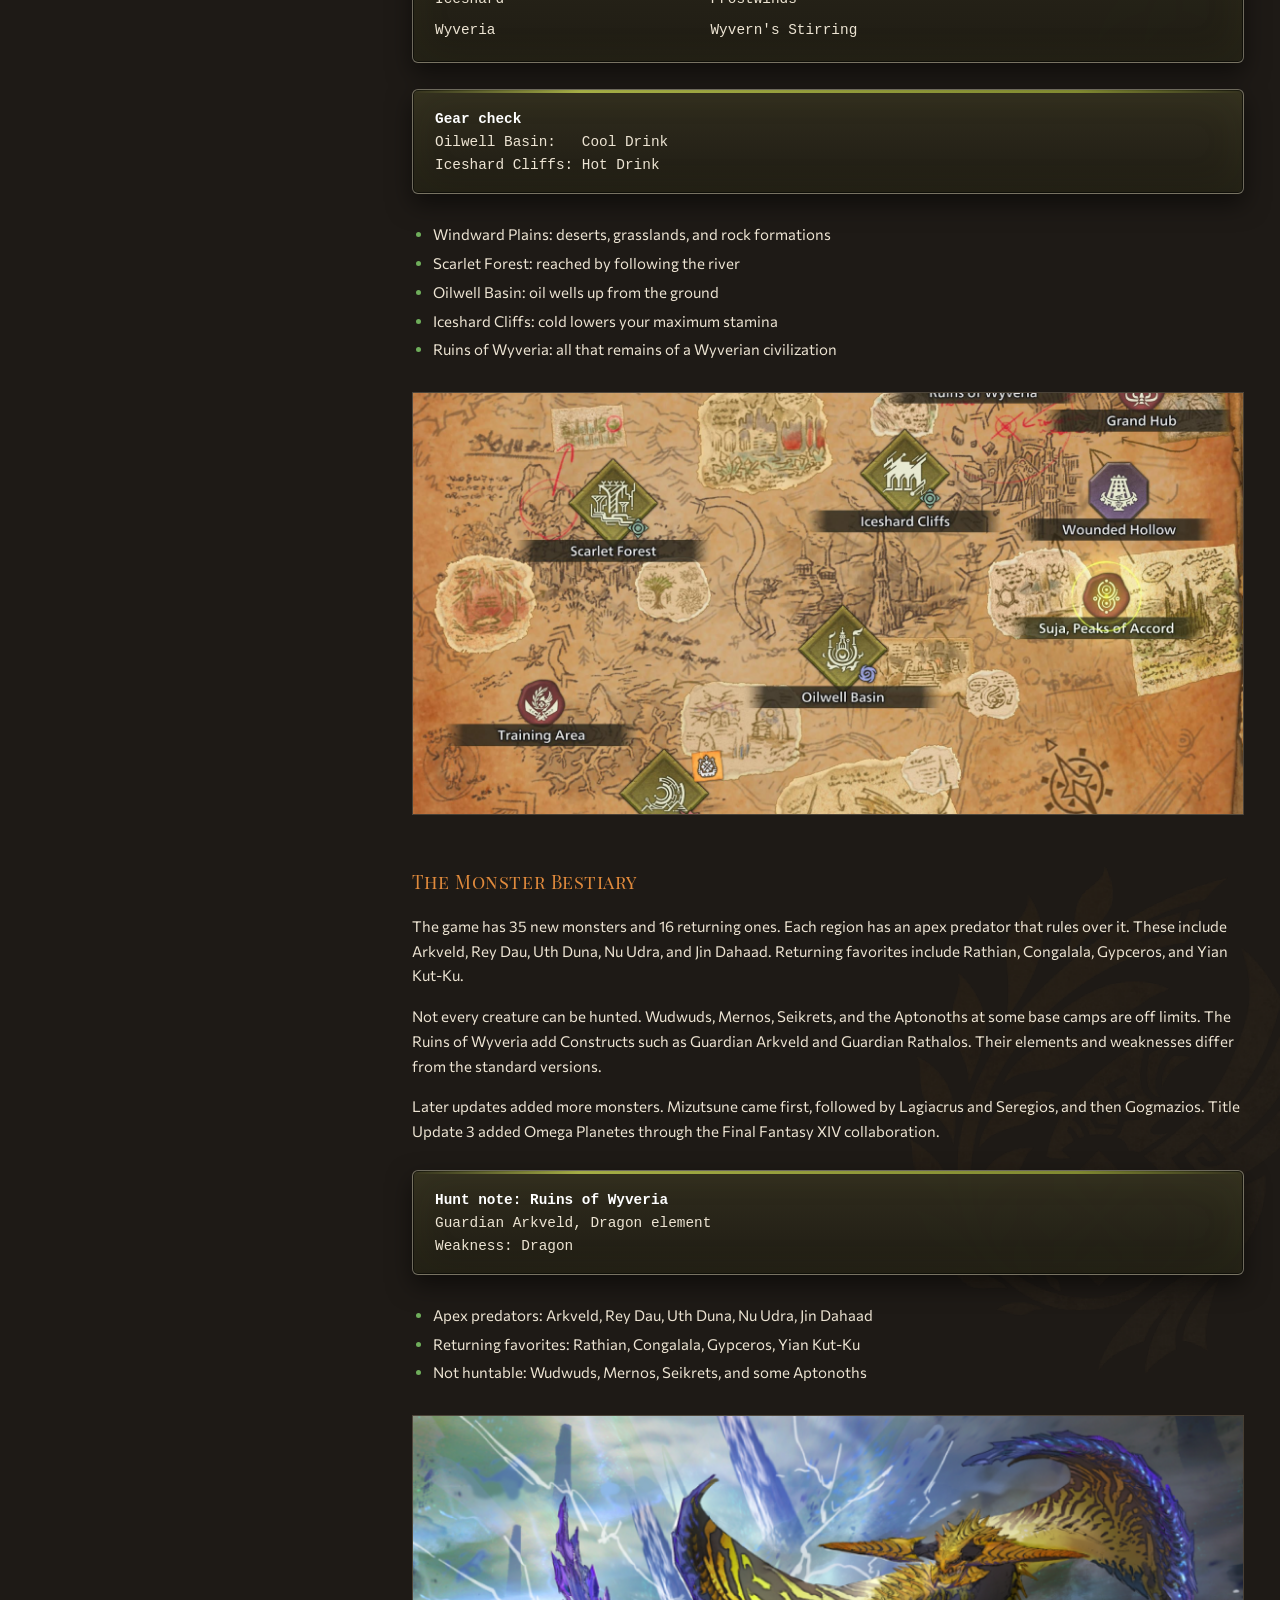
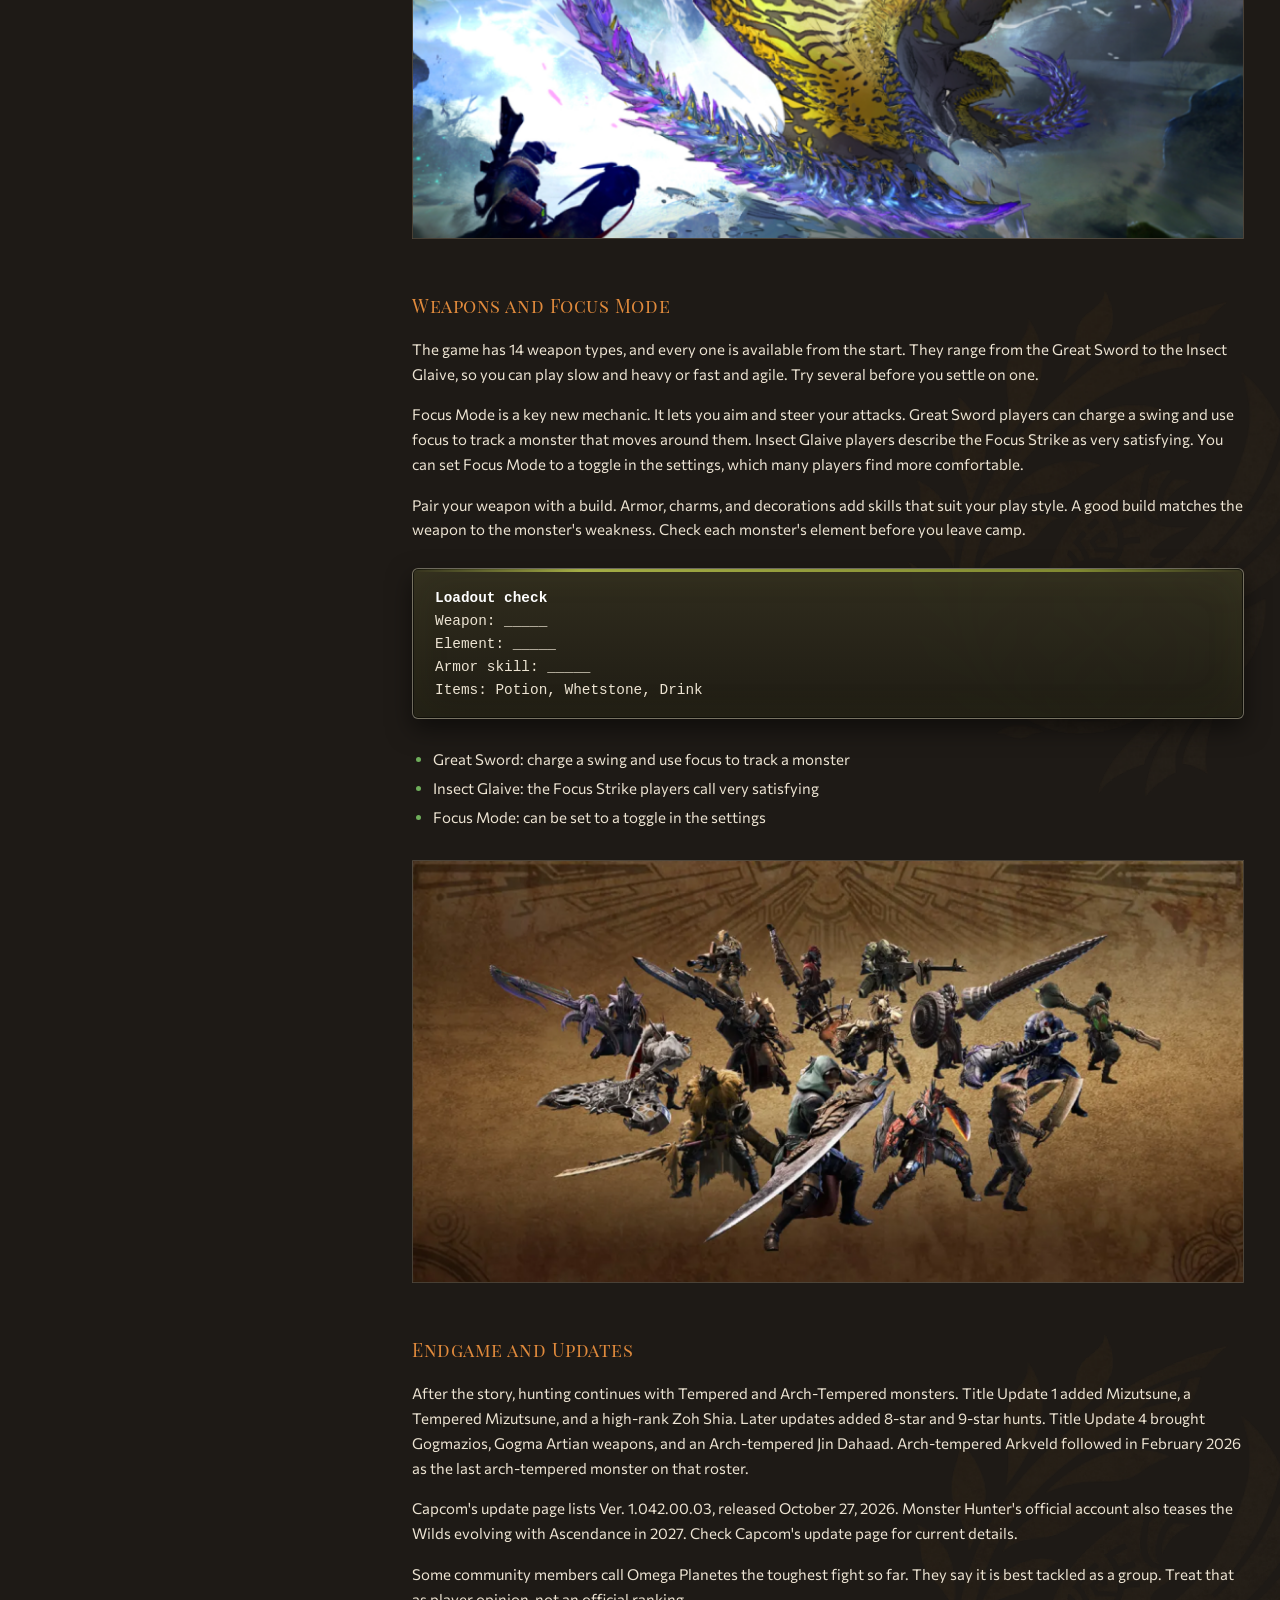
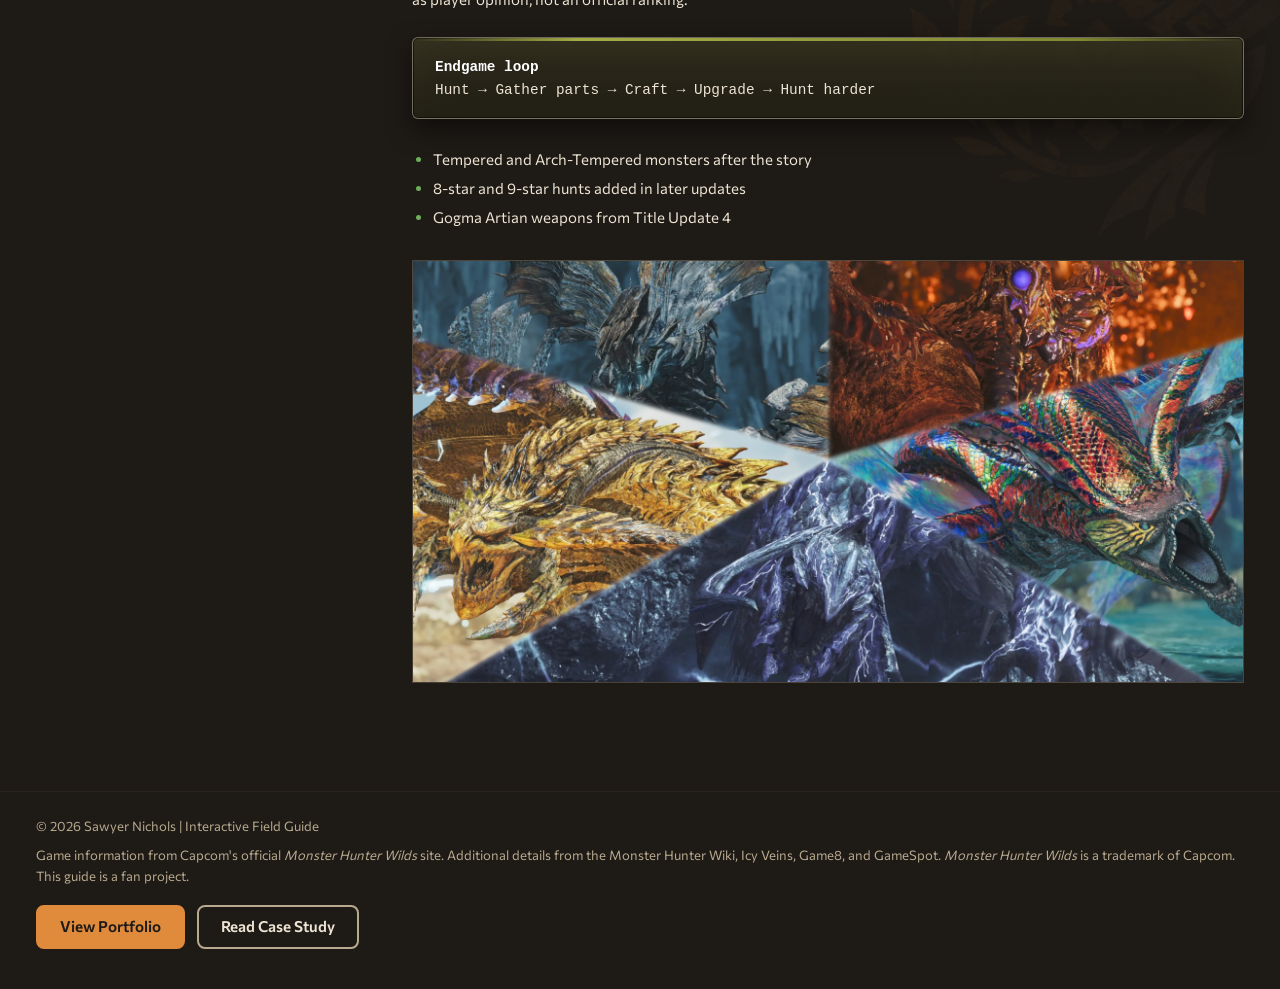
==== commit d9d45675: "Fix image paths in field guide for correct asset loading" ====
--- a/projects/field-guide/index.html
+++ b/projects/field-guide/index.html
@@ -113,7 +113,7 @@
 
           <figure class="figure">
             <img
-              src="/assets/node-8.png"
+              src="./assets/node-8.png"
               width="853"
               height="434"
               alt="The Windward Plains in Plenty and Fallow phases, side by side"
@@ -309,7 +309,7 @@
 
           <figure class="figure">
             <img
-              src="/assets/weapons-image-11.png"
+              src="./assets/weapons-image-11.png"
               width="853"
               height="434"
               alt="Hunters wielding all 14 weapon types"
@@ -317,7 +317,7 @@
           </figure>
 
           <div class="placed-image">
-            <img src="/assets/bg-image-3.png" alt="" />
+            <img src="./assets/bg-image-3.png" alt="" />
           </div>
         </section>
 
@@ -357,7 +357,7 @@
 
           <figure class="figure">
             <img
-              src="/assets/endgame-image-12.png"
+              src="./assets/endgame-image-12.png"
               width="853"
               height="434"
               alt="Collage of endgame monsters"
@@ -365,7 +365,7 @@
           </figure>
 
           <div class="placed-image">
-            <img src="/assets/bg-image-3.png" alt="" />
+            <img src="./assets/bg-image-3.png" alt="" />
           </div>
         </section>
       </main>
